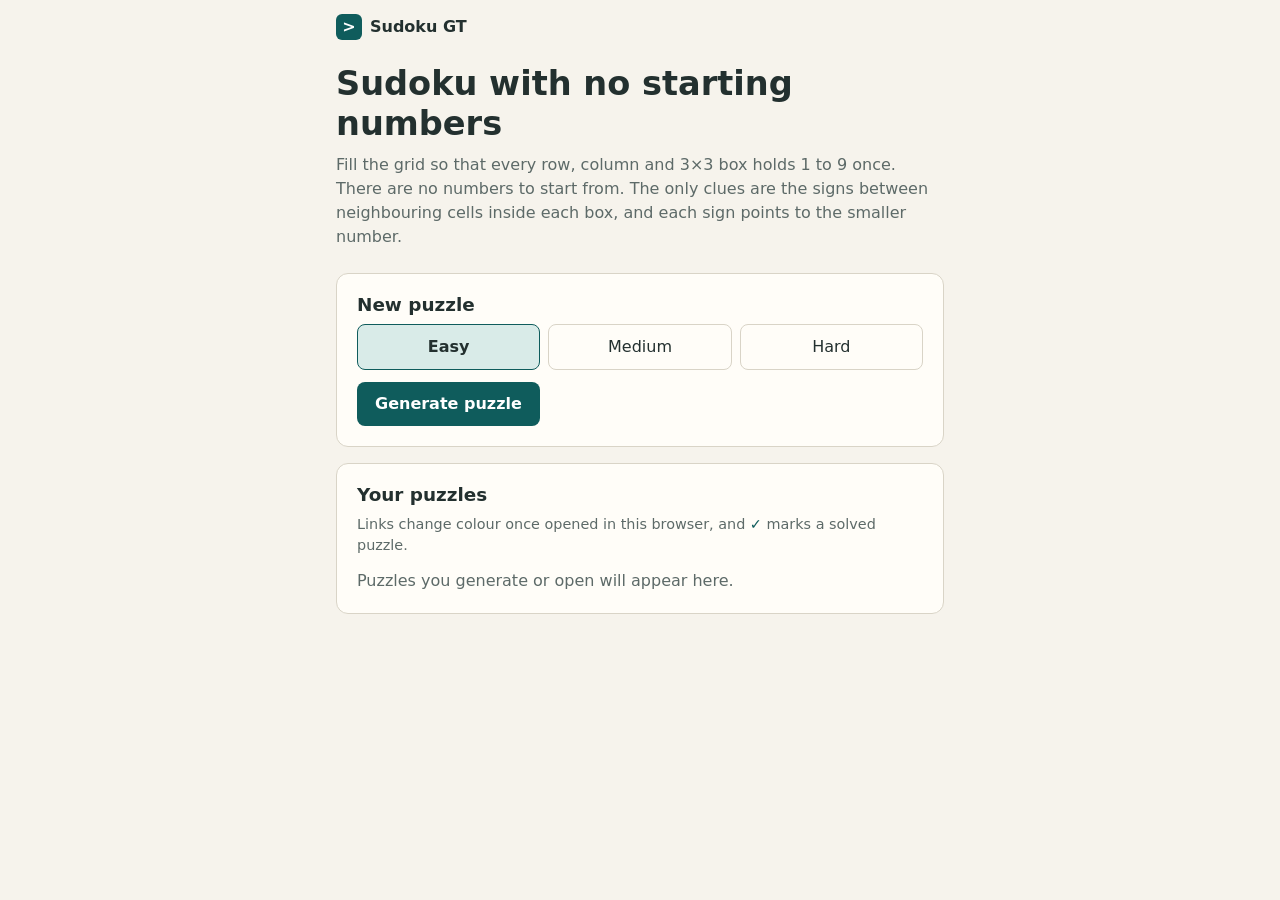
==== index.html @ 341720fd "Add Sudoku GT solving site A static site for playing Sudoku GT, solved from greater-than signs alone" ====
<!doctype html>
<html lang="en">
<head>
  <meta charset="utf-8">
  <meta name="viewport" content="width=device-width, initial-scale=1">
  <title>Sudoku GT</title>
  <meta name="description" content="Play Sudoku GT, the sudoku variant solved from greater-than signs alone, with highlighting, pencil notes and automatic checking.">
  <link rel="icon" href="data:image/svg+xml,%3Csvg xmlns='http://www.w3.org/2000/svg' viewBox='0 0 32 32'%3E%3Crect width='32' height='32' rx='7' fill='%230f5c5c'/%3E%3Cpath d='M11 7l10 9-10 9' fill='none' stroke='%23fff' stroke-width='4' stroke-linecap='round' stroke-linejoin='round'/%3E%3C/svg%3E">
  <link rel="stylesheet" href="style.css">
  <script type="module" src="js/ui.js"></script>
</head>
<body>
  <header class="masthead">
    <a class="wordmark" href="./"><span class="wordmark-mark" aria-hidden="true">&gt;</span>Sudoku GT</a>
  </header>

  <main id="home" hidden>
    <section class="intro">
      <h1>Sudoku with no starting numbers</h1>
      <p>Fill the grid so that every row, column and 3&times;3 box holds 1 to 9 once. There are no numbers to start from. The only clues are the signs between neighbouring cells inside each box, and each sign points to the smaller number.</p>
    </section>

    <section class="panel" aria-labelledby="new-heading">
      <h2 id="new-heading">New puzzle</h2>
      <div class="levels" role="radiogroup" aria-label="Difficulty">
        <label><input type="radio" name="level" value="easy" checked><span>Easy</span></label>
        <label><input type="radio" name="level" value="medium"><span>Medium</span></label>
        <label><input type="radio" name="level" value="hard"><span>Hard</span></label>
      </div>
      <button id="generate" class="primary" type="button">Generate puzzle</button>
      <p id="generate-status" class="status" role="status"></p>
      <div id="generated" class="generated" hidden>
        <p>Your puzzle's permanent link:</p>
        <p id="generated-link"></p>
      </div>
    </section>

    <section class="panel" aria-labelledby="recent-heading">
      <h2 id="recent-heading">Your puzzles</h2>
      <p class="legend">Links change colour once opened in this browser, and <span class="tick">✓</span> marks a solved puzzle.</p>
      <ul id="recent" class="recent"></ul>
      <p id="recent-empty" class="status">Puzzles you generate or open will appear here.</p>
    </section>
  </main>

  <main id="puzzle" hidden>
    <p id="puzzle-status" class="status" role="status">Loading puzzle…</p>

    <div id="puzzle-error" class="panel" hidden>
      <h1>This isn't a valid puzzle</h1>
      <p>The link may be incomplete, or it doesn't lead to a puzzle with exactly one solution.</p>
      <a class="primary" href="./">Get a new puzzle</a>
    </div>

    <div id="stage" class="stage" hidden>
      <div class="stage-top">
        <div class="facts">
          <span id="level" class="chip"></span>
          <span>Mistakes <strong id="mistakes">0</strong></span>
          <span>Hints <strong id="hints">0</strong></span>
          <span class="timer">
            <strong id="time">0:00</strong>
            <button id="pause" class="quiet" type="button" aria-pressed="false">Pause</button>
          </span>
        </div>
        <p id="solved-banner" class="solved-banner" hidden></p>
      </div>

      <div class="board-wrap">
        <div id="board" class="board" role="grid" aria-label="Sudoku GT board"></div>
        <div id="paused" class="paused-cover" hidden>
          <button id="resume" class="primary" type="button">Resume</button>
        </div>
      </div>

      <div class="controls">
        <div class="tools">
          <button id="undo" class="tool" type="button">
            <svg viewBox="0 0 24 24" aria-hidden="true"><path d="M9 7 4 12l5 5M4 12h11a5 5 0 0 1 0 10h-2"/></svg>
            Undo
          </button>
          <button id="erase" class="tool" type="button">
            <svg viewBox="0 0 24 24" aria-hidden="true"><path d="m8 20-5-5L14 4l7 7-9 9zM8 9l7 7"/></svg>
            Erase
          </button>
          <button id="pencil" class="tool" type="button" aria-pressed="false">
            <svg viewBox="0 0 24 24" aria-hidden="true"><path d="m4 20 1-5L16 4l4 4L9 19zM14 6l4 4"/></svg>
            <span>Pencil <b id="pencil-state">off</b></span>
          </button>
          <button id="hint" class="tool" type="button">
            <svg viewBox="0 0 24 24" aria-hidden="true"><path d="M9 18h6M10 21h4M12 3a6 6 0 0 0-4 10.5c.8.8 1 1.5 1 2.5h6c0-1 .2-1.700 1-2.500A6 6 0 0 0 12 3z"/></svg>
            Hint
          </button>
        </div>
        <div id="pad" class="pad" aria-label="Number pad"></div>
        <div class="links">
          <button id="copy" class="quiet" type="button">Copy puzzle link</button>
          <button id="restart" class="quiet" type="button">Restart</button>
        </div>
        <p class="keys">Keyboard: arrows move, 1–9 enter, Backspace erases, N toggles pencil, Ctrl/Cmd+Z undoes.</p>
      </div>
    </div>

    <dialog id="win" class="win">
      <h2>Solved</h2>
      <p id="win-summary"></p>
      <form method="dialog" class="win-actions">
        <a class="primary" href="./">New puzzle</a>
        <button class="quiet">View board</button>
      </form>
    </dialog>
  </main>

  <noscript><p class="status">Sudoku GT needs JavaScript to run.</p></noscript>
</body>
</html>
---- style.css ----
:root {
  color-scheme: light;
  --paper: #f6f3ec;
  --surface: #fffdf8;
  --ink: #23302f;
  --ink-soft: #5d6a68;
  --line: #d9d4c7;
  --box-line: #23302f;
  --accent: #0f5c5c;
  --accent-ink: #ffffff;
  --accent-soft: #d9ebe8;
  --peer: #e9f0ec;
  --same: #bfdcd7;
  --selected: #8cc4bc;
  --entered: #0f5c5c;
  --wrong: #b3261e;
  --wrong-soft: #f9dcd9;
  --link: #0a5d9c;
  --link-visited: #7a3e9d;
  --sign: #8a948f;
  --done: #a9a596;
}

@media (prefers-color-scheme: dark) {
  :root:not([data-theme="light"]) {
    color-scheme: dark;
    --paper: #141a1a;
    --surface: #1d2525;
    --ink: #e8ece8;
    --ink-soft: #a0aca9;
    --line: #38413f;
    --box-line: #c9d2ce;
    --accent: #58b8ad;
    --accent-ink: #0d1716;
    --accent-soft: #24403d;
    --peer: #253130;
    --same: #2f5a55;
    --selected: #3d7f77;
    --entered: #7fd4c9;
    --wrong: #ff8a80;
    --wrong-soft: #4a2523;
    --link: #79bcf2;
    --link-visited: #cda0ea;
    --sign: #7f8c88;
    --done: #55605d;
  }
}

:root[data-theme="dark"] {
  color-scheme: dark;
  --paper: #141a1a;
  --surface: #1d2525;
  --ink: #e8ece8;
  --ink-soft: #a0aca9;
  --line: #38413f;
  --box-line: #c9d2ce;
  --accent: #58b8ad;
  --accent-ink: #0d1716;
  --accent-soft: #24403d;
  --peer: #253130;
  --same: #2f5a55;
  --selected: #3d7f77;
  --entered: #7fd4c9;
  --wrong: #ff8a80;
  --wrong-soft: #4a2523;
  --link: #79bcf2;
  --link-visited: #cda0ea;
  --sign: #7f8c88;
  --done: #55605d;
}

* { box-sizing: border-box; }

[hidden] { display: none !important; }

body {
  margin: 0;
  background: var(--paper);
  color: var(--ink);
  font: 16px/1.5 system-ui, -apple-system, "Segoe UI", Roboto, sans-serif;
}

button { font: inherit; color: inherit; cursor: pointer; }
button:disabled { cursor: default; }

:focus-visible { outline: 3px solid var(--accent); outline-offset: 2px; }

h1, h2 { line-height: 1.2; margin: 0 0 .5rem; }
h1 { font-size: clamp(1.5rem, 5vw, 2.1rem); }
h2 { font-size: 1.15rem; }

.masthead {
  max-width: 900px;
  margin: 0 auto;
  padding: 14px 16px 8px;
}

.wordmark {
  display: inline-flex;
  align-items: center;
  gap: 8px;
  color: inherit;
  font-weight: 700;
  text-decoration: none;
}

.wordmark-mark {
  display: inline-grid;
  place-items: center;
  width: 26px;
  height: 26px;
  border-radius: 6px;
  background: var(--accent);
  color: var(--accent-ink);
  font-weight: 800;
}

main {
  max-width: 900px;
  margin: 0 auto;
  padding: 0 16px 40px;
}

#home { max-width: 640px; }
body:has(#home:not([hidden])) .masthead { max-width: 640px; }

.intro { margin: 16px 0 24px; }
.intro p { margin: 0; color: var(--ink-soft); }

.panel {
  margin-bottom: 16px;
  padding: 20px;
  background: var(--surface);
  border: 1px solid var(--line);
  border-radius: 12px;
}

.status { margin: 12px 0 0; color: var(--ink-soft); }
.status:empty { display: none; }

.levels {
  display: grid;
  grid-template-columns: repeat(3, 1fr);
  gap: 8px;
  margin-bottom: 12px;
}

.levels input { position: absolute; opacity: 0; }

.levels span {
  display: block;
  padding: 10px 4px;
  border: 1px solid var(--line);
  border-radius: 8px;
  text-align: center;
  cursor: pointer;
}

.levels input:checked + span {
  background: var(--accent-soft);
  border-color: var(--accent);
  font-weight: 600;
}

.levels input:focus-visible + span { outline: 3px solid var(--accent); outline-offset: 2px; }

.primary {
  display: inline-block;
  padding: 10px 18px;
  border: 0;
  border-radius: 8px;
  background: var(--accent);
  color: var(--accent-ink);
  font-weight: 600;
  text-decoration: none;
}

.primary:disabled { opacity: .6; }

.quiet {
  padding: 4px 8px;
  border: 1px solid var(--line);
  border-radius: 6px;
  background: transparent;
  color: var(--ink-soft);
  font-size: .875rem;
}

.generated {
  margin-top: 16px;
  padding-top: 12px;
  border-top: 1px solid var(--line);
}

.generated p { margin: 0 0 4px; }

/* Colour is the only property browsers allow :visited to change. */
.puzzle-link {
  color: var(--link);
  font-family: ui-monospace, SFMono-Regular, Menlo, Consolas, monospace;
  font-size: .95rem;
  overflow-wrap: anywhere;
}

.puzzle-link:visited { color: var(--link-visited); }

.generated .puzzle-link { font-size: 1.05rem; font-weight: 600; }

.legend { margin: 0 0 12px; color: var(--ink-soft); font-size: .9rem; }

.tick { color: var(--accent); font-weight: 700; }

.recent { margin: 0; padding: 0; list-style: none; }

.recent li {
  display: flex;
  flex-wrap: wrap;
  align-items: baseline;
  gap: 4px 12px;
  padding: 8px 0;
  border-top: 1px solid var(--line);
}

.recent .meta { margin-left: auto; color: var(--ink-soft); font-size: .875rem; }

/* Puzzle view */

.stage {
  display: grid;
  grid-template-columns: minmax(0, 580px) minmax(220px, 1fr);
  grid-template-areas: "top top" "board controls";
  gap: 12px 28px;
  align-items: start;
}

.stage-top { grid-area: top; }
.board-wrap { grid-area: board; position: relative; }
.controls { grid-area: controls; }

.facts {
  display: flex;
  flex-wrap: wrap;
  align-items: center;
  gap: 4px 16px;
  color: var(--ink-soft);
  font-size: .95rem;
}

.facts strong { color: var(--ink); font-variant-numeric: tabular-nums; }

.chip {
  padding: 2px 10px;
  border-radius: 999px;
  background: var(--accent-soft);
  color: var(--ink);
  font-weight: 600;
  text-transform: capitalize;
}

.timer {
  display: inline-flex;
  align-items: center;
  gap: 8px;
  margin-left: auto;
}

.solved-banner {
  margin: 10px 0 0;
  padding: 8px 12px;
  border-radius: 8px;
  background: var(--accent-soft);
}

/* Sizes use container width so the board scales as a single unit. */
.board {
  container-type: inline-size;
  width: 100%;
  touch-action: manipulation;
  user-select: none;
  -webkit-user-select: none;
}

.boxes {
  --box-gap: 1.1cqw;
  --box-pad: .5cqw;
  --sign-gap: 2.5cqw;
  display: grid;
  grid-template-columns: repeat(3, minmax(0, 1fr));
  gap: var(--box-gap);
}

.box {
  display: grid;
  grid-template-columns: repeat(3, minmax(0, 1fr));
  gap: var(--sign-gap);
  padding: var(--box-pad);
  border: 2px solid var(--box-line);
  border-radius: 1cqw;
}

.slot { position: relative; min-width: 0; }

.cell {
  position: relative;
  display: block;
  width: 100%;
  aspect-ratio: 1;
  padding: 0;
  border: 1px solid var(--line);
  border-radius: .7cqw;
  background: var(--surface);
  color: var(--entered);
  font-size: 5.3cqw;
  font-weight: 600;
  line-height: 1;
  font-variant-numeric: tabular-nums;
}

/* Extends the tap area over the gaps without covering neighbouring cells. */
.cell::after {
  content: "";
  position: absolute;
  inset: -1.2cqw;
}

.cell.peer { background: var(--peer); }
.cell.same { background: var(--same); }
.cell.selected { background: var(--selected); border-color: var(--accent); }

.cell.wrong { color: var(--wrong); background: var(--wrong-soft); }
.cell.wrong.selected { outline: 2px solid var(--wrong); outline-offset: -2px; }

.cell .value {
  position: absolute;
  inset: 0;
  display: grid;
  place-items: center;
}

.notes {
  position: absolute;
  inset: 2%;
  display: grid;
  grid-template: repeat(3, 1fr) / repeat(3, 1fr);
  place-items: center;
  color: var(--ink-soft);
  font-size: 2.1cqw;
  font-weight: 500;
}

.cell.selected .notes { color: var(--ink); }

.notes .match {
  border-radius: 50%;
  background: var(--accent);
  color: var(--accent-ink);
  width: 1.5em;
  height: 1.5em;
  display: grid;
  place-items: center;
}

.sign {
  position: absolute;
  z-index: 1;
  color: var(--sign);
  pointer-events: none;
}

.sign svg {
  display: block;
  width: 100%;
  height: 100%;
  fill: none;
  stroke: currentColor;
  stroke-width: 2.4;
  stroke-linecap: round;
  stroke-linejoin: round;
}

.sign.across {
  top: 50%;
  left: 100%;
  width: var(--sign-gap);
  height: calc(var(--sign-gap) * 1.7);
  transform: translateY(-50%);
}

.sign.down {
  top: 100%;
  left: 50%;
  width: calc(var(--sign-gap) * 1.7);
  height: var(--sign-gap);
  transform: translateX(-50%);
}

.sign.active { color: var(--accent); }
.sign.active svg { stroke-width: 3.2; }

.paused-cover {
  position: absolute;
  inset: 0;
  display: grid;
  place-items: center;
  border-radius: 8px;
  background: var(--paper);
}

.tools {
  display: grid;
  grid-template-columns: repeat(4, minmax(0, 1fr));
  gap: 6px;
  margin-bottom: 12px;
}

.tool {
  display: grid;
  align-content: start;
  justify-items: center;
  gap: 2px;
  padding: 8px 2px;
  border: 1px solid var(--line);
  border-radius: 8px;
  background: var(--surface);
  font-size: .78rem;
  line-height: 1.2;
}

.tool svg {
  width: 22px;
  height: 22px;
  fill: none;
  stroke: currentColor;
  stroke-width: 1.8;
  stroke-linecap: round;
  stroke-linejoin: round;
}

/* Always on its own line, so switching on/off can't resize the button. */
.tool b { display: block; font-weight: 600; }

.tool[aria-pressed="true"] {
  background: var(--accent);
  border-color: var(--accent);
  color: var(--accent-ink);
}

.pad {
  display: grid;
  grid-template-columns: repeat(3, minmax(0, 1fr));
  gap: 6px;
}

.digit {
  position: relative;
  padding: 10px 0 14px;
  border: 1px solid var(--line);
  border-radius: 8px;
  background: var(--surface);
  color: var(--entered);
  font-size: 1.6rem;
  font-weight: 600;
  line-height: 1.1;
}

.digit small {
  position: absolute;
  right: 0;
  bottom: 3px;
  left: 0;
  color: var(--ink-soft);
  font-size: .68rem;
  font-weight: 400;
}

.digit:disabled { color: var(--done); background: transparent; }
.digit:disabled small { visibility: hidden; }

.pencil-on .digit { color: var(--ink-soft); }
.pencil-on .digit:disabled { color: var(--done); }

.links {
  display: flex;
  flex-wrap: wrap;
  gap: 8px;
  margin-top: 12px;
}

.keys { margin: 12px 0 0; color: var(--ink-soft); font-size: .8rem; }

.win {
  width: min(360px, calc(100vw - 32px));
  padding: 24px;
  border: 1px solid var(--line);
  border-radius: 12px;
  background: var(--surface);
  color: var(--ink);
}

.win::backdrop { background: rgb(0 0 0 / .45); }

.win-actions {
  display: flex;
  align-items: center;
  gap: 12px;
  margin-top: 16px;
}

@media (hover: hover) {
  .cell:hover:not(.selected) { border-color: var(--accent); }
  .digit:hover:not(:disabled), .tool:hover { border-color: var(--accent); }
}

@media (max-width: 820px) {
  .stage {
    grid-template-columns: minmax(0, 1fr);
    grid-template-areas: "top" "board" "controls";
  }

  .board-wrap { max-width: 580px; width: 100%; margin: 0 auto; }
  .controls { max-width: 580px; width: 100%; margin: 0 auto; }

  .facts { gap: 4px 10px; font-size: .9rem; }

  .pad { grid-template-columns: repeat(9, minmax(0, 1fr)); gap: 4px; }
  .digit { padding: 6px 0 15px; font-size: 1.3rem; }

  .keys { display: none; }
}
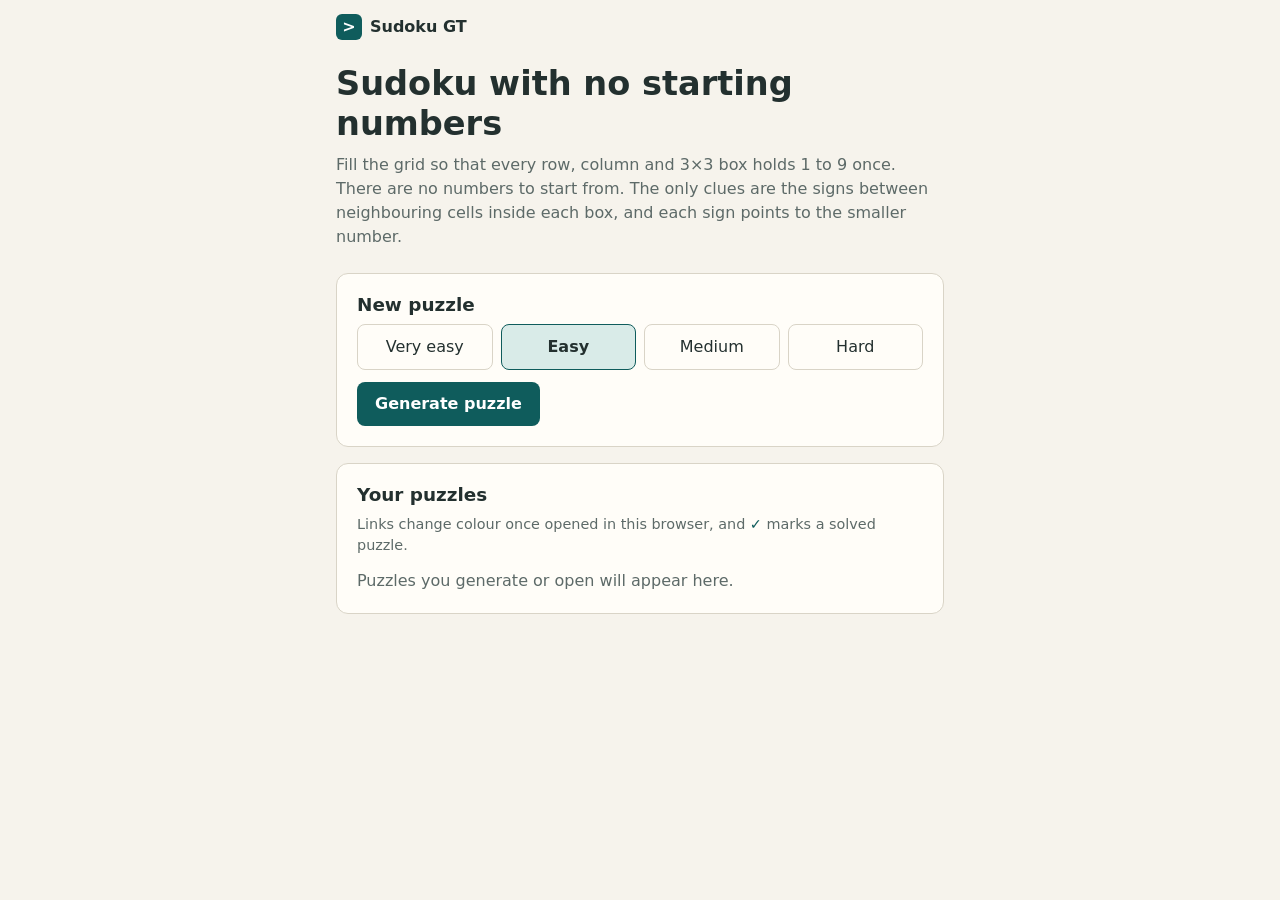
==== commit 55611ed0: "Add Very easy level and highlighting without a placed digit Very easy: Easy puzzles with at least 3 " ====
--- a/index.html
+++ b/index.html
@@ -23,6 +23,7 @@
     <section class="panel" aria-labelledby="new-heading">
       <h2 id="new-heading">New puzzle</h2>
       <div class="levels" role="radiogroup" aria-label="Difficulty">
+        <label><input type="radio" name="level" value="very easy"><span>Very easy</span></label>
         <label><input type="radio" name="level" value="easy" checked><span>Easy</span></label>
         <label><input type="radio" name="level" value="medium"><span>Medium</span></label>
         <label><input type="radio" name="level" value="hard"><span>Hard</span></label>
@@ -97,7 +98,8 @@
           <button id="copy" class="quiet" type="button">Copy puzzle link</button>
           <button id="restart" class="quiet" type="button">Restart</button>
         </div>
-        <p class="keys">Keyboard: arrows move, 1–9 enter, Backspace erases, N toggles pencil, Ctrl/Cmd+Z undoes.</p>
+        <p class="keys">Tap a number to enter it, or hold it to highlight it on the board.</p>
+        <p class="keys keys-keyboard">Keyboard: arrows move, 1–9 enter, Backspace erases, N toggles pencil, Ctrl/Cmd+Z undoes.</p>
       </div>
     </div>
 
--- a/style.css
+++ b/style.css
@@ -140,15 +140,19 @@
 
 .levels {
   display: grid;
-  grid-template-columns: repeat(3, 1fr);
+  grid-template-columns: repeat(4, 1fr);
   gap: 8px;
   margin-bottom: 12px;
 }
 
 .levels input { position: absolute; opacity: 0; }
 
+.levels label { display: flex; }
+
 .levels span {
-  display: block;
+  flex: 1;
+  display: grid;
+  place-items: center;
   padding: 10px 4px;
   border: 1px solid var(--line);
   border-radius: 8px;
@@ -254,7 +258,6 @@
   background: var(--accent-soft);
   color: var(--ink);
   font-weight: 600;
-  text-transform: capitalize;
 }
 
 .timer {
@@ -397,13 +400,14 @@
 .sign.active { color: var(--accent); }
 .sign.active svg { stroke-width: 3.2; }
 
+/* Hidden rather than covered, so that no sign or border can show through. */
+.board.paused { visibility: hidden; }
+
 .paused-cover {
   position: absolute;
   inset: 0;
   display: grid;
   place-items: center;
-  border-radius: 8px;
-  background: var(--paper);
 }
 
 .tools {
@@ -445,10 +449,15 @@
   color: var(--accent-ink);
 }
 
+/* Holding a digit must not select its text or open the phone's callout. */
 .pad {
   display: grid;
   grid-template-columns: repeat(3, minmax(0, 1fr));
   gap: 6px;
+  touch-action: manipulation;
+  user-select: none;
+  -webkit-user-select: none;
+  -webkit-touch-callout: none;
 }
 
 .digit {
@@ -476,6 +485,8 @@
 .digit:disabled { color: var(--done); background: transparent; }
 .digit:disabled small { visibility: hidden; }
 
+.digit.active { background: var(--same); border-color: var(--accent); }
+
 .pencil-on .digit { color: var(--ink-soft); }
 .pencil-on .digit:disabled { color: var(--done); }
 
@@ -525,5 +536,13 @@
   .pad { grid-template-columns: repeat(9, minmax(0, 1fr)); gap: 4px; }
   .digit { padding: 6px 0 15px; font-size: 1.3rem; }
 
-  .keys { display: none; }
-}
+  .keys-keyboard { display: none; }
+}
+
+@media (max-width: 480px) {
+  .levels { gap: 6px; }
+  .levels span { padding: 10px 2px; font-size: .875rem; }
+
+  /* Bold would make "Very easy" wrap and the row jump when it's selected. */
+  .levels input:checked + span { font-weight: inherit; }
+}
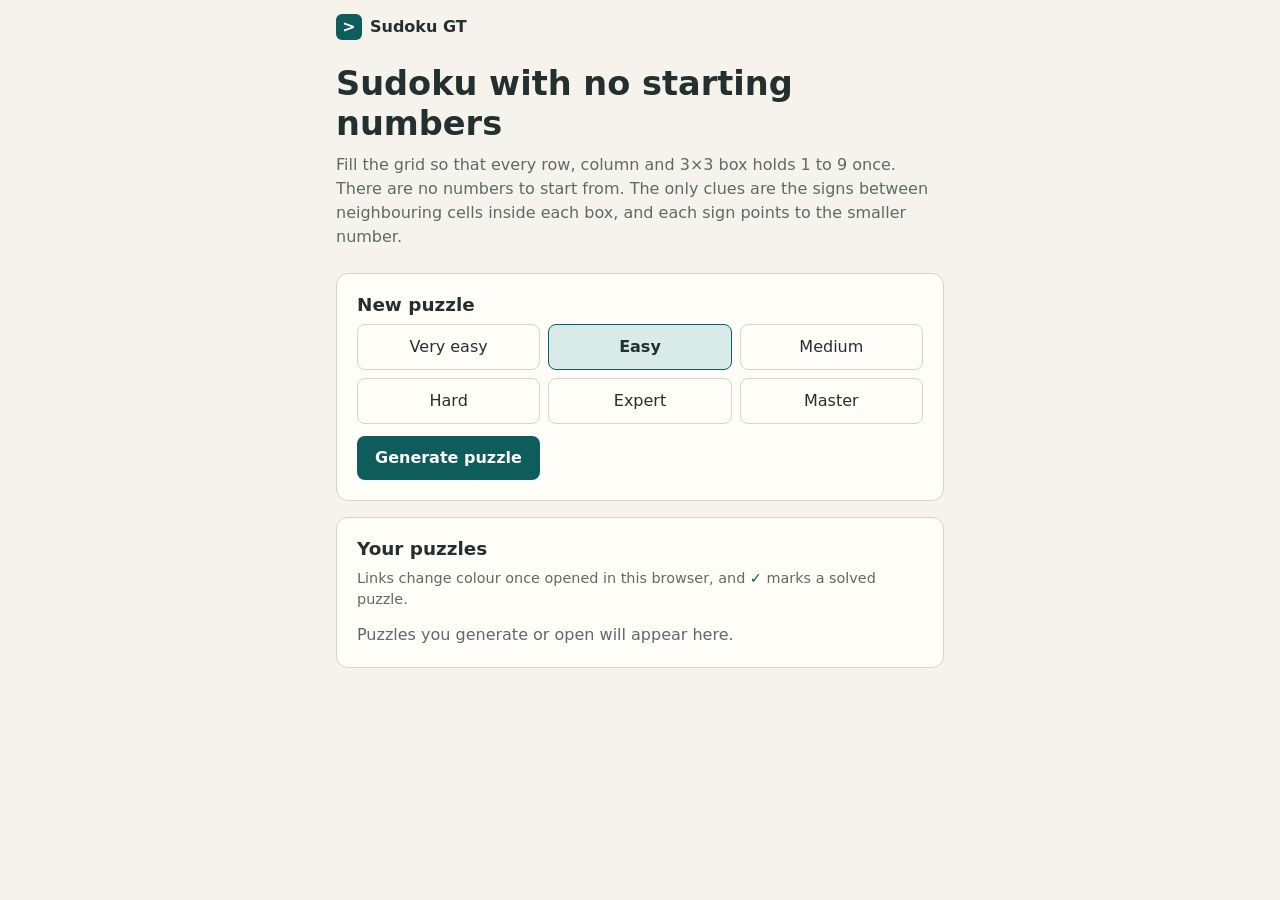
==== commit f31da9bb: "Split Hard into Hard, Expert and Master Hard now means no chains: triples, hidden sets, X-Wing and r" ====
--- a/index.html
+++ b/index.html
@@ -27,6 +27,8 @@
         <label><input type="radio" name="level" value="easy" checked><span>Easy</span></label>
         <label><input type="radio" name="level" value="medium"><span>Medium</span></label>
         <label><input type="radio" name="level" value="hard"><span>Hard</span></label>
+        <label><input type="radio" name="level" value="expert"><span>Expert</span></label>
+        <label><input type="radio" name="level" value="master"><span>Master</span></label>
       </div>
       <button id="generate" class="primary" type="button">Generate puzzle</button>
       <p id="generate-status" class="status" role="status"></p>
--- a/style.css
+++ b/style.css
@@ -140,7 +140,7 @@
 
 .levels {
   display: grid;
-  grid-template-columns: repeat(4, 1fr);
+  grid-template-columns: repeat(3, 1fr);
   gap: 8px;
   margin-bottom: 12px;
 }
@@ -537,12 +537,4 @@
   .digit { padding: 6px 0 15px; font-size: 1.3rem; }
 
   .keys-keyboard { display: none; }
-}
-
-@media (max-width: 480px) {
-  .levels { gap: 6px; }
-  .levels span { padding: 10px 2px; font-size: .875rem; }
-
-  /* Bold would make "Very easy" wrap and the row jump when it's selected. */
-  .levels input:checked + span { font-weight: inherit; }
-}
+}
